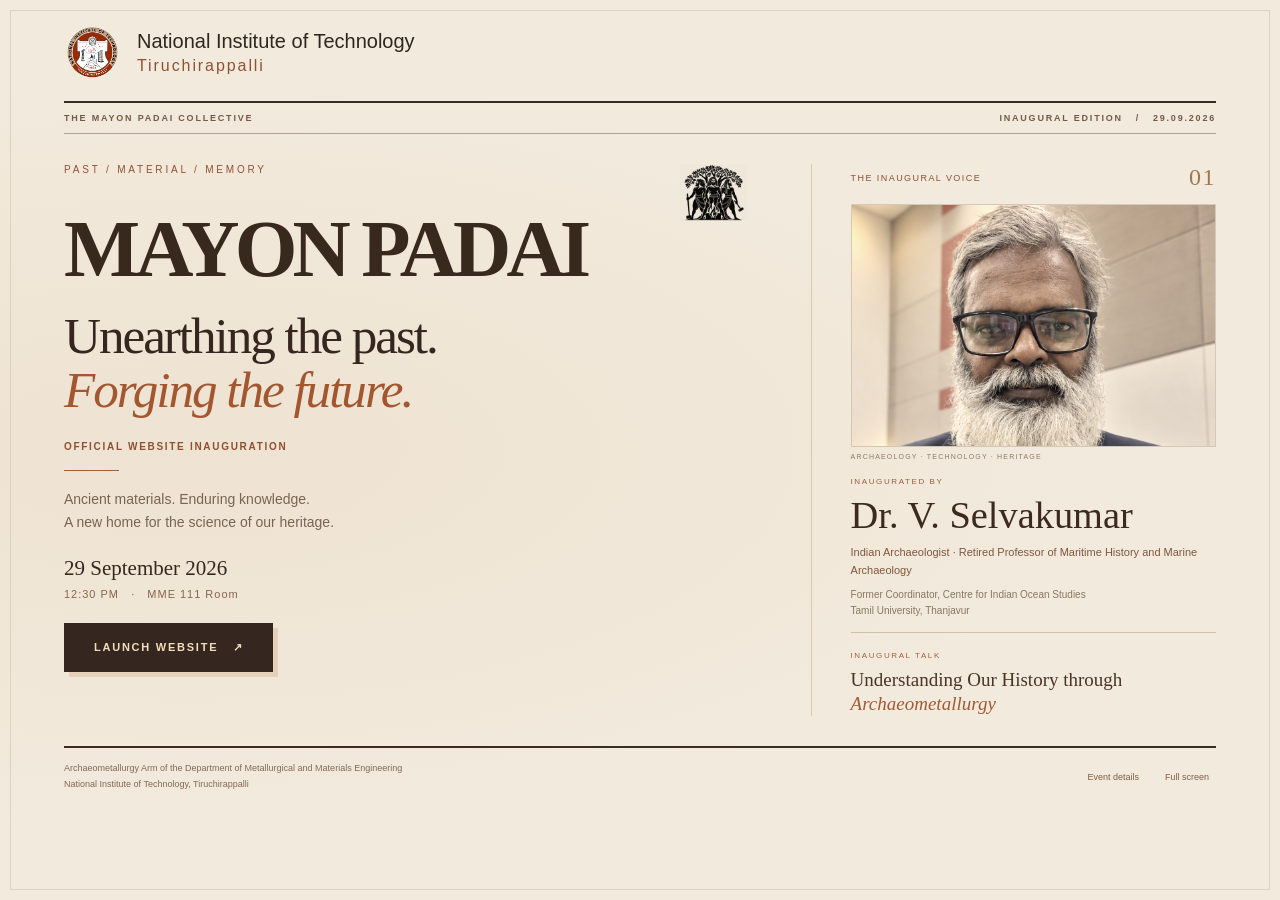
==== launch.html @ a7fffc0b "Add official website inauguration ceremony" ====
<!doctype html>
<html lang="en"><head><meta charset="utf-8"><meta name="viewport" content="width=device-width,initial-scale=1"><title>Mayon Padai | Official Website Inauguration</title><style>
:root{color-scheme:dark;--gold:#dab18a;--paper:#f3eadc}*{box-sizing:border-box}body{margin:0;background:#121c18;color:var(--paper);font-family:Segoe UI,Arial,sans-serif}button,input{font:inherit}button{cursor:pointer}main{min-height:100svh;display:flex;flex-direction:column;align-items:center;text-align:center;padding:35px 24px 26px;background:radial-gradient(ellipse at 50% 48%,#34463888,transparent 65%);overflow:hidden;position:relative}main:before{content:'';position:absolute;inset:18px;border:1px solid #dab18a40;pointer-events:none}.institution{display:flex;align-items:center;gap:16px;font-size:clamp(14px,1.7vw,22px);text-align:left;line-height:1.4}.institution img{width:66px;height:66px;object-fit:contain}.institution span{display:block;color:var(--gold);font-size:.8em;letter-spacing:.08em}.centre{flex:1;display:flex;align-items:center;flex-direction:column;justify-content:center;padding:30px 0;max-width:950px}.eyebrow{font-size:11px;letter-spacing:.32em;text-transform:uppercase;color:var(--gold);margin:0 0 24px}.seal{width:128px;height:109px;overflow:hidden;background:white;border:1px solid var(--gold);box-shadow:0 0 0 7px #dab18a0d;margin-bottom:24px}.seal img{width:100%;display:block}h1{font-family:Georgia,serif;font-size:clamp(44px,7.5vw,94px);font-weight:400;letter-spacing:.08em;margin:0;color:var(--gold)}.subtitle{font-family:Georgia,serif;font-size:clamp(20px,2.8vw,34px);font-weight:400;margin:15px 0 25px}.rule{width:80px;height:1px;background:var(--gold);margin-bottom:22px}.guest-label{font-size:10px;letter-spacing:.24em;text-transform:uppercase;color:#c0c6be}.guest-name{font-family:Georgia,serif;font-size:clamp(24px,3vw,38px);margin:8px 0}.designation{font-size:15px;color:#c0c6be;margin:0;max-width:650px}.venue{font-size:12px;color:#bcc6b8;margin:0}.date{font-size:12px;letter-spacing:.12em;color:var(--gold);margin:18px 0}.launch{margin-top:25px;padding:18px 45px;background:var(--gold);border:1px solid var(--gold);color:#18221b;font-size:12px;font-weight:700;letter-spacing:.2em;text-transform:uppercase;box-shadow:0 7px 36px #0004;transition:background .2s,transform .2s}.launch:hover{background:#f0d0af;transform:translateY(-2px)}button:focus-visible,a:focus-visible{outline:3px solid white;outline-offset:5px}footer{font-size:11px;color:#aab5aa;line-height:1.8;max-width:750px}.controls{display:flex;gap:20px;margin-top:12px}.controls button{background:none;border:0;color:#b7bcaf;font-size:11px;padding:7px}.overlay{position:fixed;inset:0;z-index:10;display:grid;place-items:center;background:#101a15;overflow:hidden}.overlay[hidden]{display:none}.parchment{position:absolute;top:0;bottom:0;width:50.2%;background:radial-gradient(ellipse at center,#e5d1ae,#bfa075);transition:transform 1.8s cubic-bezier(.65,0,.25,1);box-shadow:0 0 55px #0008}.left{left:0;border-right:7px solid #866340}.right{right:0;border-left:7px solid #866340}.left:after,.right:after{content:'';position:absolute;inset:35px;border:1px solid #72512a66}.reveal .left{transform:translateX(-105%)}.reveal .right{transform:translateX(105%)}.count{position:relative;z-index:2;color:#302c22;font:clamp(85px,15vw,170px) Georgia,serif}.reveal .count{display:none}.welcome{text-align:center;padding:30px;max-width:850px}.welcome h2{font:clamp(40px,7vw,84px) Georgia,serif;color:var(--gold);margin:20px 0}.welcome p{color:#c3cbbf;line-height:1.8}.welcome a{display:inline-block;margin-top:20px;background:var(--gold);color:#152119;padding:17px 30px;text-decoration:none;letter-spacing:.13em;font-size:12px;text-transform:uppercase}.welcome button{display:block;margin:25px auto 0;background:none;border:0;color:#aab5aa}.ready{opacity:0;transition:opacity .7s}.reveal .ready{opacity:1}dialog{border:1px solid #dab18a60;background:#1c2922;color:var(--paper);width:min(480px,90vw);padding:28px}dialog::backdrop{background:#000b}dialog h2{font:28px Georgia,serif;margin-top:0}label{display:block;font-size:13px;margin:17px 0 6px}input{width:100%;padding:12px;background:#111b16;border:1px solid #ffffff30;color:white}dialog p{font-size:12px;color:#b7c0b5;line-height:1.6}.actions{display:flex;justify-content:flex-end;gap:14px;margin-top:22px}.actions button{padding:10px 18px;background:var(--gold);border:0;color:#17211a}.actions button:first-child{background:transparent;color:var(--paper)}@media(max-height:800px) and (min-width:700px){.centre{padding:16px 0}.seal{width:95px;height:80px;margin-bottom:15px}.eyebrow{margin-bottom:17px}.subtitle{margin:10px 0 18px}.launch{margin-top:16px}h1{font-size:70px}}@media(max-width:600px){main{padding:32px 28px}main:before{inset:12px}.institution img{width:48px;height:48px}.centre{padding:30px 0}.seal{width:100px;height:85px}.eyebrow{font-size:9px;line-height:1.8}.controls{gap:12px}}@media(prefers-reduced-motion:reduce){*,*:before{transition:none!important;scroll-behavior:auto!important}}
@media(max-height:800px) and (min-width:700px){main{padding:24px 24px 18px}.institution img{width:48px;height:48px}.centre{padding:12px 0}.seal{width:80px;height:68px;margin-bottom:12px}h1{font-size:58px}.subtitle{font-size:25px;margin:8px 0 13px}.rule{margin-bottom:13px}.guest-name{font-size:28px;margin:6px 0}.designation{font-size:13px}.date{margin:12px 0}.launch{padding:14px 35px;margin-top:15px}.controls{margin-top:6px}.eyebrow{margin-bottom:14px}}
/* Archaeometallurgy editorial edition. */
:root{--gold:#c48a5d;--paper:#f2eadd;color-scheme:light}body{background:#f2eadd;color:#35271f}main{display:block;text-align:left;padding:24px 5vw 16px;min-height:100svh;background:radial-gradient(ellipse at 15% 50%,#d8b88b24,transparent 60%),#f2eadd;overflow:visible}main:before{inset:10px;border-color:#916d4530}.institution{color:#30261e;font-size:20px;gap:16px}.institution img{width:57px;height:57px}.institution span{color:#925132;letter-spacing:.12em}.edition{display:flex;justify-content:space-between;border-top:2px solid #382c22;border-bottom:1px solid #382c2260;margin-top:20px;padding:10px 0;color:#735b47;font-size:9px;font-weight:600;letter-spacing:.2em;gap:15px}.editorial{display:grid;grid-template-columns:minmax(0,1.35fr) minmax(260px,.8fr);gap:5vw;max-width:1450px;margin:auto;padding:30px 0}.centre{position:relative;display:block;padding:0;max-width:none}.eyebrow{font-size:10px;letter-spacing:.28em;color:#925132;margin:0 0 21px}.seal{position:absolute;right:0;top:0;width:67px;height:57px;margin:0;box-shadow:none;border:0;mix-blend-mode:multiply;background:transparent}h1{font-size:clamp(46px,6.3vw,92px);font-weight:700;color:#38291f;letter-spacing:-.06em;line-height:.98;margin:34px 0 21px;max-width:800px}.subtitle{font-size:clamp(30px,4vw,59px);font-weight:400;line-height:1.06;letter-spacing:-.04em;margin:0 0 23px}.subtitle em{color:#a35731;font-weight:400}.ceremony-label{font-size:10px;letter-spacing:.17em;font-weight:700;color:#8e5031;margin:0 0 18px}.rule{width:55px;background:#9c623e;margin:0 0 17px}.intro-copy{font-size:14px;color:#776451;line-height:1.7;margin:0 0 21px}.date{font:21px Georgia,serif;color:#35271f;letter-spacing:0;margin:0 0 7px}.venue{font-size:11px;color:#8b654d;letter-spacing:.09em}.launch{background:#35271f;color:#f3debc;border:1px solid #35271f;padding:17px 29px;box-shadow:5px 5px 0 #c28a5940;margin-top:23px;font-size:11px;letter-spacing:.16em}.launch:hover{background:#9b5430;color:white;transform:translateY(-2px)}.speaker{border-left:1px solid #9f805550;padding-left:3vw;min-width:0}.speaker-kicker{font-size:9px;letter-spacing:.16em;color:#8e5031;display:flex;align-items:center;justify-content:space-between;margin-bottom:13px}.speaker-kicker span{font:24px Georgia,serif;color:#a27652}.portrait{margin:0 0 17px;position:relative}.portrait img{display:block;width:100%;height:clamp(180px,27vh,310px);object-fit:cover;object-position:center 29%;filter:sepia(.18) saturate(.75);border:1px solid #9b765150}.portrait figcaption{font-size:7px;letter-spacing:.17em;margin-top:6px;color:#8c7965}.guest-label{color:#95603c;font-size:8px;letter-spacing:.2em}.guest-name{font-size:clamp(24px,3vw,40px);color:#3c2a1e;margin:7px 0}.designation{font-size:11px;color:#80573c;line-height:1.6}.speaker-context{font-size:10px;line-height:1.6;color:#887763;margin:8px 0 0}.talk{border-top:1px solid #98795460;margin-top:13px;padding-top:11px}.talk>span{font-size:8px;letter-spacing:.2em;color:#9f623e}.talk p{font:19px/1.25 Georgia,serif;margin:6px 0 0;color:#493426}.talk em{color:#a45a33}footer{max-width:none;border-top:2px solid #3c2c22;padding-top:12px;font-size:9px;color:#806a56}.controls{justify-content:flex-end;margin-top:-27px;gap:12px}.controls button{color:#805e42;font-size:9px}.overlay{background:#291f18}.welcome{color:#f3eadc}.welcome .eyebrow{color:#c9956c}.welcome h2{color:#dcb28a}.welcome p{color:#e0d0ba}.welcome a{background:#d5ab80;color:#302218}.welcome button{color:#cbbba3}.parchment{background:repeating-linear-gradient(0deg,transparent 0,transparent 58px,#8e66331c 59px,transparent 60px),radial-gradient(ellipse at center,#ead9b9,#b89662)}dialog{background:#f2eadd;color:#38291f}dialog p{color:#7c6b58}input{background:#fffaf0;color:#38291f;border-color:#aa866260}.actions button:first-child{color:#38291f}button:focus-visible,a:focus-visible{outline-color:#ab673b}.welcome a:focus-visible{outline-color:white}
@media(min-width:1300px){.editorial{padding:40px 0}.portrait img{height:310px}.intro-copy{font-size:17px}.designation{font-size:14px}.speaker-context{font-size:12px}.talk p{font-size:24px}}
@media(max-width:650px){main{padding:26px 25px 18px}.institution{font-size:14px}.institution img{width:45px;height:45px}.edition{font-size:7px;letter-spacing:.08em;margin-top:16px}.editorial{grid-template-columns:1fr;gap:30px;padding:25px 0}.seal{width:57px;height:48px}h1{font-size:clamp(44px,11vw,70px);margin-top:40px}.subtitle{font-size:36px}.speaker{border-left:0;border-top:1px solid #9f805550;padding:20px 0 0}.portrait img{height:300px;object-position:center 28%}.guest-name{font-size:33px}.designation{font-size:13px}.speaker-context{font-size:12px}.talk p{font-size:23px}.controls{margin-top:8px;justify-content:flex-start}footer{font-size:9px}}
@media(min-width:651px) and (max-height:800px){.editorial{padding:22px 0}.seal{width:48px;height:41px;top:-5px}h1{margin-top:27px;margin-bottom:17px}.portrait img{height:170px;object-position:center 8%}.subtitle{margin-bottom:18px}.intro-copy{margin-bottom:16px}.speaker-context{margin-top:6px}.talk{margin-top:10px;padding-top:8px}.talk p{font-size:18px}.launch{margin-top:19px}.controls{margin-top:0}footer{padding-top:9px}}.portrait img{object-position:center 8%}</style></head><body>
<main><header class="institution"><img src="nit-trichy.png" alt="NIT Tiruchirappalli logo"><div>National Institute of Technology<span>Tiruchirappalli</span></div></header><div class="edition"><span>THE MAYON PADAI COLLECTIVE</span><span>INAUGURAL EDITION &nbsp; / &nbsp; 29.09.2026</span></div><div class="editorial"><section class="centre"><p class="eyebrow">PAST / MATERIAL / MEMORY</p><div class="seal"><img src="mayon_padai_gmail_dp.png" alt="Mayon Padai emblem"></div><h1>MAYON PADAI</h1><h2 class="subtitle">Unearthing the past.<br><em>Forging the future.</em></h2><p class="ceremony-label">OFFICIAL WEBSITE INAUGURATION</p><div class="rule"></div><p class="intro-copy">Ancient materials. Enduring knowledge.<br>A new home for the science of our heritage.</p><p class="date" id="eventDate" hidden></p><p class="venue">12:30 PM &nbsp; · &nbsp; MME 111 Room</p><button class="launch" id="launch">Launch Website &nbsp; ↗</button></section><aside class="speaker"><div class="speaker-kicker">THE INAUGURAL VOICE <span>01</span></div><figure class="portrait"><img src="dr.selvakumar.png" alt="Dr. V. Selvakumar, Indian Archaeologist"><figcaption>ARCHAEOLOGY · TECHNOLOGY · HERITAGE</figcaption></figure><div id="guest" hidden><div class="guest-label">Inaugurated by</div><p class="guest-name" id="guestName"></p><p class="designation" id="guestRole"></p></div><p class="speaker-context">Former Coordinator, Centre for Indian Ocean Studies<br>Tamil University, Thanjavur</p><div class="talk"><span>INAUGURAL TALK</span><p>Understanding Our History through <em>Archaeometallurgy</em></p></div></aside></div><footer>Archaeometallurgy Arm of the Department of Metallurgical and Materials Engineering<br>National Institute of Technology, Tiruchirappalli</footer><div class="controls"><button id="settings">Event details</button><button id="fullscreen">Full screen</button></div></main>
<div class="overlay" id="overlay" hidden><div class="welcome ready" id="welcome"><p class="eyebrow">Officially inaugurated</p><h2>Discover the past.<br>Inspire the future.</h2><p>The Mayon Padai website is now unveiled.</p><a href="./index.html" id="enter">Explore the Website ↗</a><button id="replay">Return to inauguration screen</button></div><div class="parchment left"></div><div class="parchment right"></div><div class="count" id="count" role="status" aria-live="polite"></div></div>
<dialog id="setup"><form id="form"><h2>Prepare the inauguration</h2><p>Enter the event details before the chief guest arrives. Empty fields stay hidden. Details are saved only in this browser.</p><label for="name">Chief guest name</label><input id="name" autocomplete="off" placeholder="Name of the chief guest"><label for="role">Designation / institution</label><input id="role" autocomplete="off" placeholder="Designation and institution"><label for="date">Event date</label><input id="date" type="date"><div class="actions"><button type="button" id="cancel">Cancel</button><button type="submit">Save details</button></div></form></dialog>
<script>
const $=id=>document.getElementById(id);const defaults={name:'Dr. V. Selvakumar',role:'Indian Archaeologist · Retired Professor of Maritime History and Marine Archaeology',date:'2026-09-29'};let timers=[];function showDetails(d){$('guestName').textContent=d.name||'';$('guestRole').textContent=d.role||'';$('guest').hidden=!(d.name||d.role);$('eventDate').hidden=!d.date;$('eventDate').textContent=d.date?new Date(d.date+'T12:00:00').toLocaleDateString('en-GB',{day:'numeric',month:'long',year:'numeric'}):'';for(const k of ['name','role','date'])$(k).value=d[k]||''}try{showDetails(JSON.parse(localStorage.getItem('mayon-inauguration')||'null')||defaults)}catch{showDetails(defaults)}$('settings').onclick=()=>$('setup').showModal();$('cancel').onclick=()=>$('setup').close();$('form').onsubmit=e=>{e.preventDefault();const d={name:$('name').value.trim(),role:$('role').value.trim(),date:$('date').value};showDetails(d);try{localStorage.setItem('mayon-inauguration',JSON.stringify(d))}catch{}$('setup').close()};$('fullscreen').onclick=async()=>{try{if(document.fullscreenElement)await document.exitFullscreen();else await document.documentElement.requestFullscreen()}catch{$('fullscreen').textContent='Use F11 for full screen'}};$('launch').onclick=()=>{$('launch').disabled=true;$('overlay').hidden=false;$('welcome').inert=true;$('count').textContent='3';timers.push(setTimeout(()=>$('count').textContent='2',1000),setTimeout(()=>$('count').textContent='1',2000),setTimeout(()=>{$('count').textContent='';$('overlay').classList.add('reveal');$('welcome').inert=false;timers.push(setTimeout(()=>$('enter').focus(),1900))},3000))};function reset(){timers.forEach(clearTimeout);timers=[];$('overlay').hidden=true;$('overlay').classList.remove('reveal');$('launch').disabled=false;$('launch').focus()}$('replay').onclick=reset;document.addEventListener('keydown',e=>{if(e.key==='Escape'&&!$('overlay').hidden)reset()});
</script></body></html>
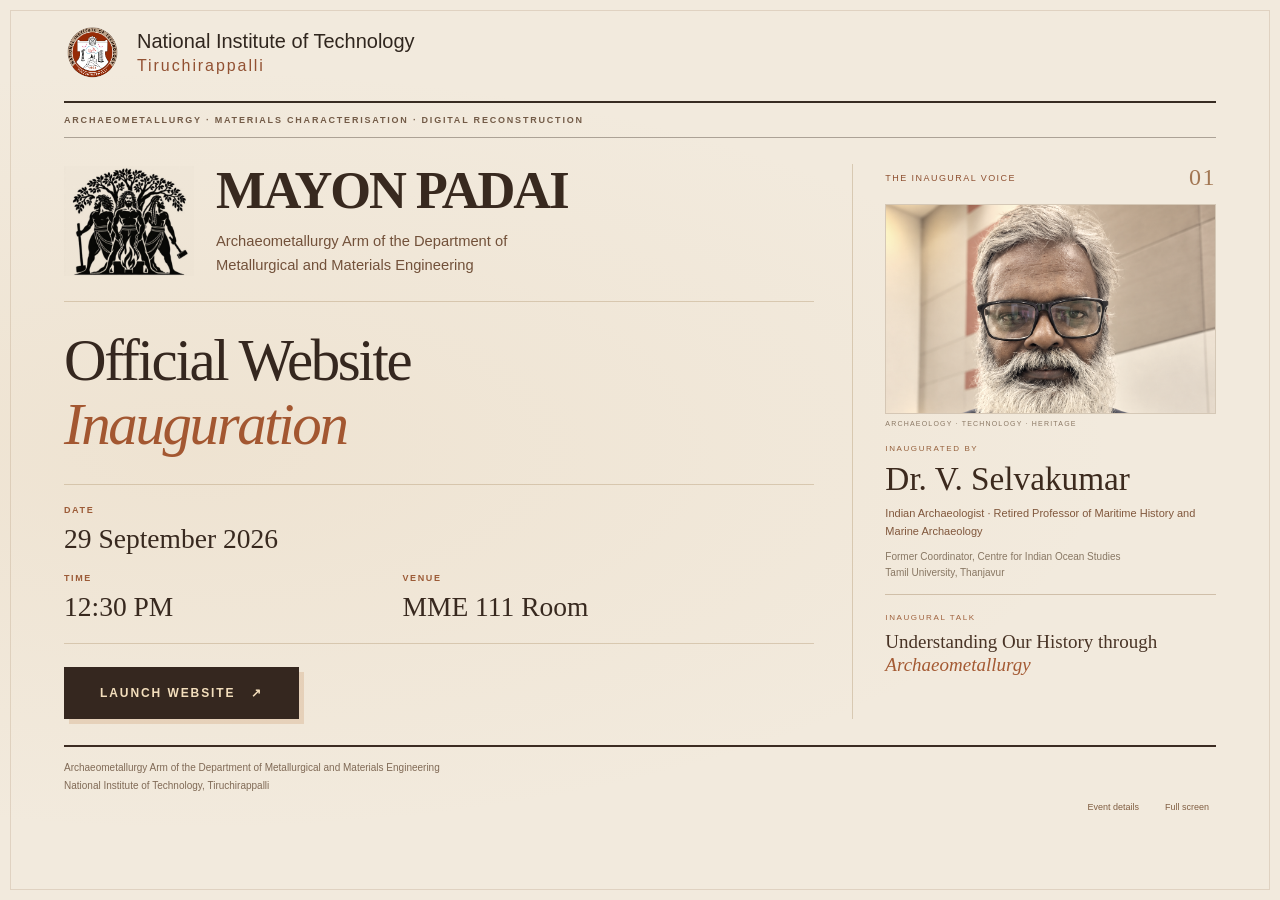
==== commit 22a470a0: "Refine inauguration branding and event hierarchy" ====
--- a/launch.html
+++ b/launch.html
@@ -6,8 +6,14 @@
 :root{--gold:#c48a5d;--paper:#f2eadd;color-scheme:light}body{background:#f2eadd;color:#35271f}main{display:block;text-align:left;padding:24px 5vw 16px;min-height:100svh;background:radial-gradient(ellipse at 15% 50%,#d8b88b24,transparent 60%),#f2eadd;overflow:visible}main:before{inset:10px;border-color:#916d4530}.institution{color:#30261e;font-size:20px;gap:16px}.institution img{width:57px;height:57px}.institution span{color:#925132;letter-spacing:.12em}.edition{display:flex;justify-content:space-between;border-top:2px solid #382c22;border-bottom:1px solid #382c2260;margin-top:20px;padding:10px 0;color:#735b47;font-size:9px;font-weight:600;letter-spacing:.2em;gap:15px}.editorial{display:grid;grid-template-columns:minmax(0,1.35fr) minmax(260px,.8fr);gap:5vw;max-width:1450px;margin:auto;padding:30px 0}.centre{position:relative;display:block;padding:0;max-width:none}.eyebrow{font-size:10px;letter-spacing:.28em;color:#925132;margin:0 0 21px}.seal{position:absolute;right:0;top:0;width:67px;height:57px;margin:0;box-shadow:none;border:0;mix-blend-mode:multiply;background:transparent}h1{font-size:clamp(46px,6.3vw,92px);font-weight:700;color:#38291f;letter-spacing:-.06em;line-height:.98;margin:34px 0 21px;max-width:800px}.subtitle{font-size:clamp(30px,4vw,59px);font-weight:400;line-height:1.06;letter-spacing:-.04em;margin:0 0 23px}.subtitle em{color:#a35731;font-weight:400}.ceremony-label{font-size:10px;letter-spacing:.17em;font-weight:700;color:#8e5031;margin:0 0 18px}.rule{width:55px;background:#9c623e;margin:0 0 17px}.intro-copy{font-size:14px;color:#776451;line-height:1.7;margin:0 0 21px}.date{font:21px Georgia,serif;color:#35271f;letter-spacing:0;margin:0 0 7px}.venue{font-size:11px;color:#8b654d;letter-spacing:.09em}.launch{background:#35271f;color:#f3debc;border:1px solid #35271f;padding:17px 29px;box-shadow:5px 5px 0 #c28a5940;margin-top:23px;font-size:11px;letter-spacing:.16em}.launch:hover{background:#9b5430;color:white;transform:translateY(-2px)}.speaker{border-left:1px solid #9f805550;padding-left:3vw;min-width:0}.speaker-kicker{font-size:9px;letter-spacing:.16em;color:#8e5031;display:flex;align-items:center;justify-content:space-between;margin-bottom:13px}.speaker-kicker span{font:24px Georgia,serif;color:#a27652}.portrait{margin:0 0 17px;position:relative}.portrait img{display:block;width:100%;height:clamp(180px,27vh,310px);object-fit:cover;object-position:center 29%;filter:sepia(.18) saturate(.75);border:1px solid #9b765150}.portrait figcaption{font-size:7px;letter-spacing:.17em;margin-top:6px;color:#8c7965}.guest-label{color:#95603c;font-size:8px;letter-spacing:.2em}.guest-name{font-size:clamp(24px,3vw,40px);color:#3c2a1e;margin:7px 0}.designation{font-size:11px;color:#80573c;line-height:1.6}.speaker-context{font-size:10px;line-height:1.6;color:#887763;margin:8px 0 0}.talk{border-top:1px solid #98795460;margin-top:13px;padding-top:11px}.talk>span{font-size:8px;letter-spacing:.2em;color:#9f623e}.talk p{font:19px/1.25 Georgia,serif;margin:6px 0 0;color:#493426}.talk em{color:#a45a33}footer{max-width:none;border-top:2px solid #3c2c22;padding-top:12px;font-size:9px;color:#806a56}.controls{justify-content:flex-end;margin-top:-27px;gap:12px}.controls button{color:#805e42;font-size:9px}.overlay{background:#291f18}.welcome{color:#f3eadc}.welcome .eyebrow{color:#c9956c}.welcome h2{color:#dcb28a}.welcome p{color:#e0d0ba}.welcome a{background:#d5ab80;color:#302218}.welcome button{color:#cbbba3}.parchment{background:repeating-linear-gradient(0deg,transparent 0,transparent 58px,#8e66331c 59px,transparent 60px),radial-gradient(ellipse at center,#ead9b9,#b89662)}dialog{background:#f2eadd;color:#38291f}dialog p{color:#7c6b58}input{background:#fffaf0;color:#38291f;border-color:#aa866260}.actions button:first-child{color:#38291f}button:focus-visible,a:focus-visible{outline-color:#ab673b}.welcome a:focus-visible{outline-color:white}
 @media(min-width:1300px){.editorial{padding:40px 0}.portrait img{height:310px}.intro-copy{font-size:17px}.designation{font-size:14px}.speaker-context{font-size:12px}.talk p{font-size:24px}}
 @media(max-width:650px){main{padding:26px 25px 18px}.institution{font-size:14px}.institution img{width:45px;height:45px}.edition{font-size:7px;letter-spacing:.08em;margin-top:16px}.editorial{grid-template-columns:1fr;gap:30px;padding:25px 0}.seal{width:57px;height:48px}h1{font-size:clamp(44px,11vw,70px);margin-top:40px}.subtitle{font-size:36px}.speaker{border-left:0;border-top:1px solid #9f805550;padding:20px 0 0}.portrait img{height:300px;object-position:center 28%}.guest-name{font-size:33px}.designation{font-size:13px}.speaker-context{font-size:12px}.talk p{font-size:23px}.controls{margin-top:8px;justify-content:flex-start}footer{font-size:9px}}
-@media(min-width:651px) and (max-height:800px){.editorial{padding:22px 0}.seal{width:48px;height:41px;top:-5px}h1{margin-top:27px;margin-bottom:17px}.portrait img{height:170px;object-position:center 8%}.subtitle{margin-bottom:18px}.intro-copy{margin-bottom:16px}.speaker-context{margin-top:6px}.talk{margin-top:10px;padding-top:8px}.talk p{font-size:18px}.launch{margin-top:19px}.controls{margin-top:0}footer{padding-top:9px}}.portrait img{object-position:center 8%}</style></head><body>
-<main><header class="institution"><img src="nit-trichy.png" alt="NIT Tiruchirappalli logo"><div>National Institute of Technology<span>Tiruchirappalli</span></div></header><div class="edition"><span>THE MAYON PADAI COLLECTIVE</span><span>INAUGURAL EDITION &nbsp; / &nbsp; 29.09.2026</span></div><div class="editorial"><section class="centre"><p class="eyebrow">PAST / MATERIAL / MEMORY</p><div class="seal"><img src="mayon_padai_gmail_dp.png" alt="Mayon Padai emblem"></div><h1>MAYON PADAI</h1><h2 class="subtitle">Unearthing the past.<br><em>Forging the future.</em></h2><p class="ceremony-label">OFFICIAL WEBSITE INAUGURATION</p><div class="rule"></div><p class="intro-copy">Ancient materials. Enduring knowledge.<br>A new home for the science of our heritage.</p><p class="date" id="eventDate" hidden></p><p class="venue">12:30 PM &nbsp; · &nbsp; MME 111 Room</p><button class="launch" id="launch">Launch Website &nbsp; ↗</button></section><aside class="speaker"><div class="speaker-kicker">THE INAUGURAL VOICE <span>01</span></div><figure class="portrait"><img src="dr.selvakumar.png" alt="Dr. V. Selvakumar, Indian Archaeologist"><figcaption>ARCHAEOLOGY · TECHNOLOGY · HERITAGE</figcaption></figure><div id="guest" hidden><div class="guest-label">Inaugurated by</div><p class="guest-name" id="guestName"></p><p class="designation" id="guestRole"></p></div><p class="speaker-context">Former Coordinator, Centre for Indian Ocean Studies<br>Tamil University, Thanjavur</p><div class="talk"><span>INAUGURAL TALK</span><p>Understanding Our History through <em>Archaeometallurgy</em></p></div></aside></div><footer>Archaeometallurgy Arm of the Department of Metallurgical and Materials Engineering<br>National Institute of Technology, Tiruchirappalli</footer><div class="controls"><button id="settings">Event details</button><button id="fullscreen">Full screen</button></div></main>
+@media(min-width:651px) and (max-height:800px){.editorial{padding:22px 0}.seal{width:48px;height:41px;top:-5px}h1{margin-top:27px;margin-bottom:17px}.portrait img{height:170px;object-position:center 8%}.subtitle{margin-bottom:18px}.intro-copy{margin-bottom:16px}.speaker-context{margin-top:6px}.talk{margin-top:10px;padding-top:8px}.talk p{font-size:18px}.launch{margin-top:19px}.controls{margin-top:0}footer{padding-top:9px}}.portrait img{object-position:center 8%}
+/* Ceremony-first hierarchy with a larger collective emblem. */
+.edition{align-items:center;font-size:9px;line-height:1.6}.edition span:first-child{max-width:70%}.editorial{grid-template-columns:minmax(0,1.65fr) minmax(240px,.8fr);gap:3vw;padding:26px 0}.launch-identity{display:flex;align-items:center;gap:22px;padding-bottom:24px;border-bottom:1px solid #9f805550}.seal{position:static;flex:0 0 130px;width:130px;height:110px;margin:0;mix-blend-mode:multiply}.launch-identity>div:last-child{min-width:0}h1{font-size:clamp(32px,4.1vw,64px);letter-spacing:-.04em;margin:0 0 12px;line-height:1}.arm{font-size:clamp(12px,1.15vw,17px);line-height:1.65;color:#72513a;margin:0}.inauguration-title{font:clamp(38px,4.6vw,72px)/1.08 Georgia,serif;letter-spacing:-.04em;margin:27px 0}.inauguration-title em{color:#a35731;font-weight:400}.event-info{display:grid;grid-template-columns:1fr 1.3fr;gap:18px 22px;padding:20px 0;border-top:1px solid #9f805550;border-bottom:1px solid #9f805550}.event-date{grid-column:1/-1}.event-label{display:block;font-size:9px;letter-spacing:.18em;color:#9c5b37;font-weight:700;margin-bottom:7px}.date,.event-value{font:clamp(21px,2.15vw,32px)/1.2 Georgia,serif;color:#38291f;margin:0;letter-spacing:0}.launch{font-size:12px;padding:18px 35px;margin-top:23px}.speaker{padding-left:2.5vw}.portrait img{height:210px}.controls{margin-top:0}footer{font-size:10px}.guest-name{font-size:clamp(25px,2.6vw,39px)}
+@media(min-width:1300px){.seal{flex-basis:165px;width:165px;height:140px}.portrait img{height:300px}.event-info{grid-template-columns:1.5fr 1fr 1.2fr}.event-date{grid-column:auto}}
+@media(min-width:651px) and (max-height:800px){main{padding-top:20px}.edition{margin-top:15px}.editorial{padding:20px 0}.launch-identity{gap:16px;padding-bottom:17px}.seal{flex-basis:105px;width:105px;height:89px}h1{font-size:clamp(28px,4vw,56px);margin:0 0 9px}.arm{font-size:12px}.inauguration-title{font-size:clamp(35px,4.3vw,58px);margin:20px 0}.event-info{padding:15px 0;gap:12px 18px}.date,.event-value{font-size:23px}.event-label{margin-bottom:5px}.launch{padding:15px 29px;margin-top:18px}.portrait img{height:185px}.designation{font-size:11px}.speaker-context{font-size:10px}.talk p{font-size:18px}}
+@media(max-width:650px){.edition{font-size:7px;gap:12px}.edition span:first-child{max-width:65%}.editorial{grid-template-columns:1fr;padding:23px 0;gap:28px}.launch-identity{flex-direction:column;align-items:flex-start;gap:20px}.seal{width:135px;height:114px;flex-basis:auto}.launch-identity h1{font-size:clamp(35px,10vw,55px)}.arm{font-size:14px}.arm br{display:none}.inauguration-title{font-size:clamp(35px,10vw,52px);margin:24px 0}.event-info{gap:20px}.date,.event-value{font-size:24px}.speaker{padding:22px 0 0}.portrait img{height:300px}.designation{font-size:13px}.speaker-context{font-size:12px}}
+.edition span:first-child{max-width:none}</style></head><body>
+<main><header class="institution"><img src="nit-trichy.png" alt="NIT Tiruchirappalli logo"><div>National Institute of Technology<span>Tiruchirappalli</span></div></header><div class="edition"><span>ARCHAEOMETALLURGY · MATERIALS CHARACTERISATION · DIGITAL RECONSTRUCTION</span></div><div class="editorial"><section class="centre"><div class="launch-identity"><div class="seal"><img src="mayon_padai_gmail_dp.png" alt="Mayon Padai emblem"></div><div><h1>MAYON PADAI</h1><p class="arm">Archaeometallurgy Arm of the Department of<br>Metallurgical and Materials Engineering</p></div></div><h2 class="inauguration-title">Official Website<br><em>Inauguration</em></h2><div class="event-info"><div class="event-date"><span class="event-label">DATE</span><p class="date" id="eventDate" hidden></p></div><div><span class="event-label">TIME</span><p class="event-value">12:30 PM</p></div><div><span class="event-label">VENUE</span><p class="event-value">MME 111 Room</p></div></div><button class="launch" id="launch">Launch Website &nbsp; ↗</button></section><aside class="speaker"><div class="speaker-kicker">THE INAUGURAL VOICE <span>01</span></div><figure class="portrait"><img src="dr.selvakumar.png" alt="Dr. V. Selvakumar, Indian Archaeologist"><figcaption>ARCHAEOLOGY · TECHNOLOGY · HERITAGE</figcaption></figure><div id="guest" hidden><div class="guest-label">Inaugurated by</div><p class="guest-name" id="guestName"></p><p class="designation" id="guestRole"></p></div><p class="speaker-context">Former Coordinator, Centre for Indian Ocean Studies<br>Tamil University, Thanjavur</p><div class="talk"><span>INAUGURAL TALK</span><p>Understanding Our History through <em>Archaeometallurgy</em></p></div></aside></div><footer>Archaeometallurgy Arm of the Department of Metallurgical and Materials Engineering<br>National Institute of Technology, Tiruchirappalli</footer><div class="controls"><button id="settings">Event details</button><button id="fullscreen">Full screen</button></div></main>
 <div class="overlay" id="overlay" hidden><div class="welcome ready" id="welcome"><p class="eyebrow">Officially inaugurated</p><h2>Discover the past.<br>Inspire the future.</h2><p>The Mayon Padai website is now unveiled.</p><a href="./index.html" id="enter">Explore the Website ↗</a><button id="replay">Return to inauguration screen</button></div><div class="parchment left"></div><div class="parchment right"></div><div class="count" id="count" role="status" aria-live="polite"></div></div>
 <dialog id="setup"><form id="form"><h2>Prepare the inauguration</h2><p>Enter the event details before the chief guest arrives. Empty fields stay hidden. Details are saved only in this browser.</p><label for="name">Chief guest name</label><input id="name" autocomplete="off" placeholder="Name of the chief guest"><label for="role">Designation / institution</label><input id="role" autocomplete="off" placeholder="Designation and institution"><label for="date">Event date</label><input id="date" type="date"><div class="actions"><button type="button" id="cancel">Cancel</button><button type="submit">Save details</button></div></form></dialog>
 <script>
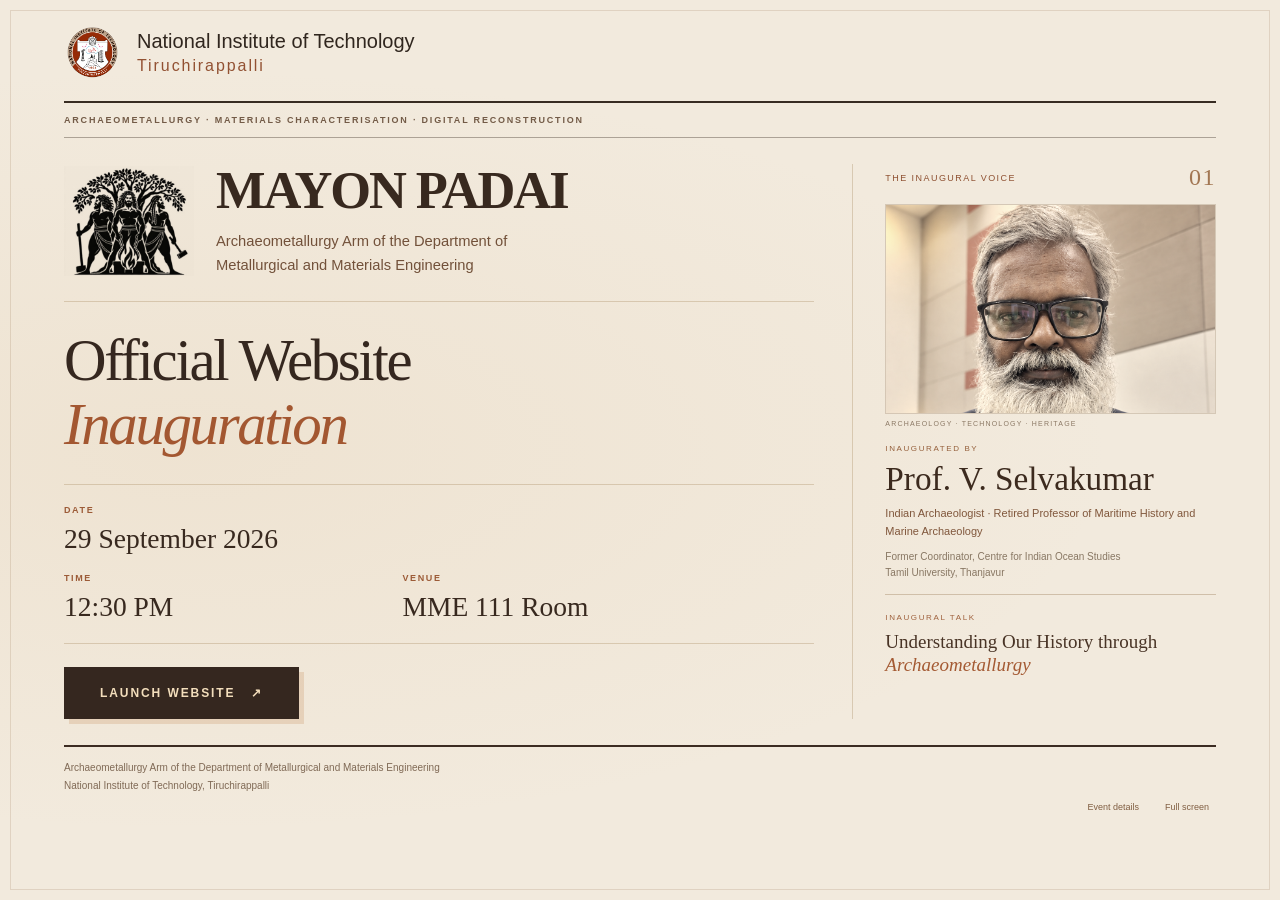
==== commit 04f4d4ea: "Use Prof. V. Selvakumar on both pages" ====
--- a/launch.html
+++ b/launch.html
@@ -1,21 +1,22 @@
-<!doctype html>
-<html lang="en"><head><meta charset="utf-8"><meta name="viewport" content="width=device-width,initial-scale=1"><title>Mayon Padai | Official Website Inauguration</title><style>
-:root{color-scheme:dark;--gold:#dab18a;--paper:#f3eadc}*{box-sizing:border-box}body{margin:0;background:#121c18;color:var(--paper);font-family:Segoe UI,Arial,sans-serif}button,input{font:inherit}button{cursor:pointer}main{min-height:100svh;display:flex;flex-direction:column;align-items:center;text-align:center;padding:35px 24px 26px;background:radial-gradient(ellipse at 50% 48%,#34463888,transparent 65%);overflow:hidden;position:relative}main:before{content:'';position:absolute;inset:18px;border:1px solid #dab18a40;pointer-events:none}.institution{display:flex;align-items:center;gap:16px;font-size:clamp(14px,1.7vw,22px);text-align:left;line-height:1.4}.institution img{width:66px;height:66px;object-fit:contain}.institution span{display:block;color:var(--gold);font-size:.8em;letter-spacing:.08em}.centre{flex:1;display:flex;align-items:center;flex-direction:column;justify-content:center;padding:30px 0;max-width:950px}.eyebrow{font-size:11px;letter-spacing:.32em;text-transform:uppercase;color:var(--gold);margin:0 0 24px}.seal{width:128px;height:109px;overflow:hidden;background:white;border:1px solid var(--gold);box-shadow:0 0 0 7px #dab18a0d;margin-bottom:24px}.seal img{width:100%;display:block}h1{font-family:Georgia,serif;font-size:clamp(44px,7.5vw,94px);font-weight:400;letter-spacing:.08em;margin:0;color:var(--gold)}.subtitle{font-family:Georgia,serif;font-size:clamp(20px,2.8vw,34px);font-weight:400;margin:15px 0 25px}.rule{width:80px;height:1px;background:var(--gold);margin-bottom:22px}.guest-label{font-size:10px;letter-spacing:.24em;text-transform:uppercase;color:#c0c6be}.guest-name{font-family:Georgia,serif;font-size:clamp(24px,3vw,38px);margin:8px 0}.designation{font-size:15px;color:#c0c6be;margin:0;max-width:650px}.venue{font-size:12px;color:#bcc6b8;margin:0}.date{font-size:12px;letter-spacing:.12em;color:var(--gold);margin:18px 0}.launch{margin-top:25px;padding:18px 45px;background:var(--gold);border:1px solid var(--gold);color:#18221b;font-size:12px;font-weight:700;letter-spacing:.2em;text-transform:uppercase;box-shadow:0 7px 36px #0004;transition:background .2s,transform .2s}.launch:hover{background:#f0d0af;transform:translateY(-2px)}button:focus-visible,a:focus-visible{outline:3px solid white;outline-offset:5px}footer{font-size:11px;color:#aab5aa;line-height:1.8;max-width:750px}.controls{display:flex;gap:20px;margin-top:12px}.controls button{background:none;border:0;color:#b7bcaf;font-size:11px;padding:7px}.overlay{position:fixed;inset:0;z-index:10;display:grid;place-items:center;background:#101a15;overflow:hidden}.overlay[hidden]{display:none}.parchment{position:absolute;top:0;bottom:0;width:50.2%;background:radial-gradient(ellipse at center,#e5d1ae,#bfa075);transition:transform 1.8s cubic-bezier(.65,0,.25,1);box-shadow:0 0 55px #0008}.left{left:0;border-right:7px solid #866340}.right{right:0;border-left:7px solid #866340}.left:after,.right:after{content:'';position:absolute;inset:35px;border:1px solid #72512a66}.reveal .left{transform:translateX(-105%)}.reveal .right{transform:translateX(105%)}.count{position:relative;z-index:2;color:#302c22;font:clamp(85px,15vw,170px) Georgia,serif}.reveal .count{display:none}.welcome{text-align:center;padding:30px;max-width:850px}.welcome h2{font:clamp(40px,7vw,84px) Georgia,serif;color:var(--gold);margin:20px 0}.welcome p{color:#c3cbbf;line-height:1.8}.welcome a{display:inline-block;margin-top:20px;background:var(--gold);color:#152119;padding:17px 30px;text-decoration:none;letter-spacing:.13em;font-size:12px;text-transform:uppercase}.welcome button{display:block;margin:25px auto 0;background:none;border:0;color:#aab5aa}.ready{opacity:0;transition:opacity .7s}.reveal .ready{opacity:1}dialog{border:1px solid #dab18a60;background:#1c2922;color:var(--paper);width:min(480px,90vw);padding:28px}dialog::backdrop{background:#000b}dialog h2{font:28px Georgia,serif;margin-top:0}label{display:block;font-size:13px;margin:17px 0 6px}input{width:100%;padding:12px;background:#111b16;border:1px solid #ffffff30;color:white}dialog p{font-size:12px;color:#b7c0b5;line-height:1.6}.actions{display:flex;justify-content:flex-end;gap:14px;margin-top:22px}.actions button{padding:10px 18px;background:var(--gold);border:0;color:#17211a}.actions button:first-child{background:transparent;color:var(--paper)}@media(max-height:800px) and (min-width:700px){.centre{padding:16px 0}.seal{width:95px;height:80px;margin-bottom:15px}.eyebrow{margin-bottom:17px}.subtitle{margin:10px 0 18px}.launch{margin-top:16px}h1{font-size:70px}}@media(max-width:600px){main{padding:32px 28px}main:before{inset:12px}.institution img{width:48px;height:48px}.centre{padding:30px 0}.seal{width:100px;height:85px}.eyebrow{font-size:9px;line-height:1.8}.controls{gap:12px}}@media(prefers-reduced-motion:reduce){*,*:before{transition:none!important;scroll-behavior:auto!important}}
-@media(max-height:800px) and (min-width:700px){main{padding:24px 24px 18px}.institution img{width:48px;height:48px}.centre{padding:12px 0}.seal{width:80px;height:68px;margin-bottom:12px}h1{font-size:58px}.subtitle{font-size:25px;margin:8px 0 13px}.rule{margin-bottom:13px}.guest-name{font-size:28px;margin:6px 0}.designation{font-size:13px}.date{margin:12px 0}.launch{padding:14px 35px;margin-top:15px}.controls{margin-top:6px}.eyebrow{margin-bottom:14px}}
-/* Archaeometallurgy editorial edition. */
-:root{--gold:#c48a5d;--paper:#f2eadd;color-scheme:light}body{background:#f2eadd;color:#35271f}main{display:block;text-align:left;padding:24px 5vw 16px;min-height:100svh;background:radial-gradient(ellipse at 15% 50%,#d8b88b24,transparent 60%),#f2eadd;overflow:visible}main:before{inset:10px;border-color:#916d4530}.institution{color:#30261e;font-size:20px;gap:16px}.institution img{width:57px;height:57px}.institution span{color:#925132;letter-spacing:.12em}.edition{display:flex;justify-content:space-between;border-top:2px solid #382c22;border-bottom:1px solid #382c2260;margin-top:20px;padding:10px 0;color:#735b47;font-size:9px;font-weight:600;letter-spacing:.2em;gap:15px}.editorial{display:grid;grid-template-columns:minmax(0,1.35fr) minmax(260px,.8fr);gap:5vw;max-width:1450px;margin:auto;padding:30px 0}.centre{position:relative;display:block;padding:0;max-width:none}.eyebrow{font-size:10px;letter-spacing:.28em;color:#925132;margin:0 0 21px}.seal{position:absolute;right:0;top:0;width:67px;height:57px;margin:0;box-shadow:none;border:0;mix-blend-mode:multiply;background:transparent}h1{font-size:clamp(46px,6.3vw,92px);font-weight:700;color:#38291f;letter-spacing:-.06em;line-height:.98;margin:34px 0 21px;max-width:800px}.subtitle{font-size:clamp(30px,4vw,59px);font-weight:400;line-height:1.06;letter-spacing:-.04em;margin:0 0 23px}.subtitle em{color:#a35731;font-weight:400}.ceremony-label{font-size:10px;letter-spacing:.17em;font-weight:700;color:#8e5031;margin:0 0 18px}.rule{width:55px;background:#9c623e;margin:0 0 17px}.intro-copy{font-size:14px;color:#776451;line-height:1.7;margin:0 0 21px}.date{font:21px Georgia,serif;color:#35271f;letter-spacing:0;margin:0 0 7px}.venue{font-size:11px;color:#8b654d;letter-spacing:.09em}.launch{background:#35271f;color:#f3debc;border:1px solid #35271f;padding:17px 29px;box-shadow:5px 5px 0 #c28a5940;margin-top:23px;font-size:11px;letter-spacing:.16em}.launch:hover{background:#9b5430;color:white;transform:translateY(-2px)}.speaker{border-left:1px solid #9f805550;padding-left:3vw;min-width:0}.speaker-kicker{font-size:9px;letter-spacing:.16em;color:#8e5031;display:flex;align-items:center;justify-content:space-between;margin-bottom:13px}.speaker-kicker span{font:24px Georgia,serif;color:#a27652}.portrait{margin:0 0 17px;position:relative}.portrait img{display:block;width:100%;height:clamp(180px,27vh,310px);object-fit:cover;object-position:center 29%;filter:sepia(.18) saturate(.75);border:1px solid #9b765150}.portrait figcaption{font-size:7px;letter-spacing:.17em;margin-top:6px;color:#8c7965}.guest-label{color:#95603c;font-size:8px;letter-spacing:.2em}.guest-name{font-size:clamp(24px,3vw,40px);color:#3c2a1e;margin:7px 0}.designation{font-size:11px;color:#80573c;line-height:1.6}.speaker-context{font-size:10px;line-height:1.6;color:#887763;margin:8px 0 0}.talk{border-top:1px solid #98795460;margin-top:13px;padding-top:11px}.talk>span{font-size:8px;letter-spacing:.2em;color:#9f623e}.talk p{font:19px/1.25 Georgia,serif;margin:6px 0 0;color:#493426}.talk em{color:#a45a33}footer{max-width:none;border-top:2px solid #3c2c22;padding-top:12px;font-size:9px;color:#806a56}.controls{justify-content:flex-end;margin-top:-27px;gap:12px}.controls button{color:#805e42;font-size:9px}.overlay{background:#291f18}.welcome{color:#f3eadc}.welcome .eyebrow{color:#c9956c}.welcome h2{color:#dcb28a}.welcome p{color:#e0d0ba}.welcome a{background:#d5ab80;color:#302218}.welcome button{color:#cbbba3}.parchment{background:repeating-linear-gradient(0deg,transparent 0,transparent 58px,#8e66331c 59px,transparent 60px),radial-gradient(ellipse at center,#ead9b9,#b89662)}dialog{background:#f2eadd;color:#38291f}dialog p{color:#7c6b58}input{background:#fffaf0;color:#38291f;border-color:#aa866260}.actions button:first-child{color:#38291f}button:focus-visible,a:focus-visible{outline-color:#ab673b}.welcome a:focus-visible{outline-color:white}
-@media(min-width:1300px){.editorial{padding:40px 0}.portrait img{height:310px}.intro-copy{font-size:17px}.designation{font-size:14px}.speaker-context{font-size:12px}.talk p{font-size:24px}}
-@media(max-width:650px){main{padding:26px 25px 18px}.institution{font-size:14px}.institution img{width:45px;height:45px}.edition{font-size:7px;letter-spacing:.08em;margin-top:16px}.editorial{grid-template-columns:1fr;gap:30px;padding:25px 0}.seal{width:57px;height:48px}h1{font-size:clamp(44px,11vw,70px);margin-top:40px}.subtitle{font-size:36px}.speaker{border-left:0;border-top:1px solid #9f805550;padding:20px 0 0}.portrait img{height:300px;object-position:center 28%}.guest-name{font-size:33px}.designation{font-size:13px}.speaker-context{font-size:12px}.talk p{font-size:23px}.controls{margin-top:8px;justify-content:flex-start}footer{font-size:9px}}
-@media(min-width:651px) and (max-height:800px){.editorial{padding:22px 0}.seal{width:48px;height:41px;top:-5px}h1{margin-top:27px;margin-bottom:17px}.portrait img{height:170px;object-position:center 8%}.subtitle{margin-bottom:18px}.intro-copy{margin-bottom:16px}.speaker-context{margin-top:6px}.talk{margin-top:10px;padding-top:8px}.talk p{font-size:18px}.launch{margin-top:19px}.controls{margin-top:0}footer{padding-top:9px}}.portrait img{object-position:center 8%}
-/* Ceremony-first hierarchy with a larger collective emblem. */
-.edition{align-items:center;font-size:9px;line-height:1.6}.edition span:first-child{max-width:70%}.editorial{grid-template-columns:minmax(0,1.65fr) minmax(240px,.8fr);gap:3vw;padding:26px 0}.launch-identity{display:flex;align-items:center;gap:22px;padding-bottom:24px;border-bottom:1px solid #9f805550}.seal{position:static;flex:0 0 130px;width:130px;height:110px;margin:0;mix-blend-mode:multiply}.launch-identity>div:last-child{min-width:0}h1{font-size:clamp(32px,4.1vw,64px);letter-spacing:-.04em;margin:0 0 12px;line-height:1}.arm{font-size:clamp(12px,1.15vw,17px);line-height:1.65;color:#72513a;margin:0}.inauguration-title{font:clamp(38px,4.6vw,72px)/1.08 Georgia,serif;letter-spacing:-.04em;margin:27px 0}.inauguration-title em{color:#a35731;font-weight:400}.event-info{display:grid;grid-template-columns:1fr 1.3fr;gap:18px 22px;padding:20px 0;border-top:1px solid #9f805550;border-bottom:1px solid #9f805550}.event-date{grid-column:1/-1}.event-label{display:block;font-size:9px;letter-spacing:.18em;color:#9c5b37;font-weight:700;margin-bottom:7px}.date,.event-value{font:clamp(21px,2.15vw,32px)/1.2 Georgia,serif;color:#38291f;margin:0;letter-spacing:0}.launch{font-size:12px;padding:18px 35px;margin-top:23px}.speaker{padding-left:2.5vw}.portrait img{height:210px}.controls{margin-top:0}footer{font-size:10px}.guest-name{font-size:clamp(25px,2.6vw,39px)}
-@media(min-width:1300px){.seal{flex-basis:165px;width:165px;height:140px}.portrait img{height:300px}.event-info{grid-template-columns:1.5fr 1fr 1.2fr}.event-date{grid-column:auto}}
-@media(min-width:651px) and (max-height:800px){main{padding-top:20px}.edition{margin-top:15px}.editorial{padding:20px 0}.launch-identity{gap:16px;padding-bottom:17px}.seal{flex-basis:105px;width:105px;height:89px}h1{font-size:clamp(28px,4vw,56px);margin:0 0 9px}.arm{font-size:12px}.inauguration-title{font-size:clamp(35px,4.3vw,58px);margin:20px 0}.event-info{padding:15px 0;gap:12px 18px}.date,.event-value{font-size:23px}.event-label{margin-bottom:5px}.launch{padding:15px 29px;margin-top:18px}.portrait img{height:185px}.designation{font-size:11px}.speaker-context{font-size:10px}.talk p{font-size:18px}}
-@media(max-width:650px){.edition{font-size:7px;gap:12px}.edition span:first-child{max-width:65%}.editorial{grid-template-columns:1fr;padding:23px 0;gap:28px}.launch-identity{flex-direction:column;align-items:flex-start;gap:20px}.seal{width:135px;height:114px;flex-basis:auto}.launch-identity h1{font-size:clamp(35px,10vw,55px)}.arm{font-size:14px}.arm br{display:none}.inauguration-title{font-size:clamp(35px,10vw,52px);margin:24px 0}.event-info{gap:20px}.date,.event-value{font-size:24px}.speaker{padding:22px 0 0}.portrait img{height:300px}.designation{font-size:13px}.speaker-context{font-size:12px}}
-.edition span:first-child{max-width:none}</style></head><body>
-<main><header class="institution"><img src="nit-trichy.png" alt="NIT Tiruchirappalli logo"><div>National Institute of Technology<span>Tiruchirappalli</span></div></header><div class="edition"><span>ARCHAEOMETALLURGY · MATERIALS CHARACTERISATION · DIGITAL RECONSTRUCTION</span></div><div class="editorial"><section class="centre"><div class="launch-identity"><div class="seal"><img src="mayon_padai_gmail_dp.png" alt="Mayon Padai emblem"></div><div><h1>MAYON PADAI</h1><p class="arm">Archaeometallurgy Arm of the Department of<br>Metallurgical and Materials Engineering</p></div></div><h2 class="inauguration-title">Official Website<br><em>Inauguration</em></h2><div class="event-info"><div class="event-date"><span class="event-label">DATE</span><p class="date" id="eventDate" hidden></p></div><div><span class="event-label">TIME</span><p class="event-value">12:30 PM</p></div><div><span class="event-label">VENUE</span><p class="event-value">MME 111 Room</p></div></div><button class="launch" id="launch">Launch Website &nbsp; ↗</button></section><aside class="speaker"><div class="speaker-kicker">THE INAUGURAL VOICE <span>01</span></div><figure class="portrait"><img src="dr.selvakumar.png" alt="Dr. V. Selvakumar, Indian Archaeologist"><figcaption>ARCHAEOLOGY · TECHNOLOGY · HERITAGE</figcaption></figure><div id="guest" hidden><div class="guest-label">Inaugurated by</div><p class="guest-name" id="guestName"></p><p class="designation" id="guestRole"></p></div><p class="speaker-context">Former Coordinator, Centre for Indian Ocean Studies<br>Tamil University, Thanjavur</p><div class="talk"><span>INAUGURAL TALK</span><p>Understanding Our History through <em>Archaeometallurgy</em></p></div></aside></div><footer>Archaeometallurgy Arm of the Department of Metallurgical and Materials Engineering<br>National Institute of Technology, Tiruchirappalli</footer><div class="controls"><button id="settings">Event details</button><button id="fullscreen">Full screen</button></div></main>
-<div class="overlay" id="overlay" hidden><div class="welcome ready" id="welcome"><p class="eyebrow">Officially inaugurated</p><h2>Discover the past.<br>Inspire the future.</h2><p>The Mayon Padai website is now unveiled.</p><a href="./index.html" id="enter">Explore the Website ↗</a><button id="replay">Return to inauguration screen</button></div><div class="parchment left"></div><div class="parchment right"></div><div class="count" id="count" role="status" aria-live="polite"></div></div>
-<dialog id="setup"><form id="form"><h2>Prepare the inauguration</h2><p>Enter the event details before the chief guest arrives. Empty fields stay hidden. Details are saved only in this browser.</p><label for="name">Chief guest name</label><input id="name" autocomplete="off" placeholder="Name of the chief guest"><label for="role">Designation / institution</label><input id="role" autocomplete="off" placeholder="Designation and institution"><label for="date">Event date</label><input id="date" type="date"><div class="actions"><button type="button" id="cancel">Cancel</button><button type="submit">Save details</button></div></form></dialog>
-<script>
-const $=id=>document.getElementById(id);const defaults={name:'Dr. V. Selvakumar',role:'Indian Archaeologist · Retired Professor of Maritime History and Marine Archaeology',date:'2026-09-29'};let timers=[];function showDetails(d){$('guestName').textContent=d.name||'';$('guestRole').textContent=d.role||'';$('guest').hidden=!(d.name||d.role);$('eventDate').hidden=!d.date;$('eventDate').textContent=d.date?new Date(d.date+'T12:00:00').toLocaleDateString('en-GB',{day:'numeric',month:'long',year:'numeric'}):'';for(const k of ['name','role','date'])$(k).value=d[k]||''}try{showDetails(JSON.parse(localStorage.getItem('mayon-inauguration')||'null')||defaults)}catch{showDetails(defaults)}$('settings').onclick=()=>$('setup').showModal();$('cancel').onclick=()=>$('setup').close();$('form').onsubmit=e=>{e.preventDefault();const d={name:$('name').value.trim(),role:$('role').value.trim(),date:$('date').value};showDetails(d);try{localStorage.setItem('mayon-inauguration',JSON.stringify(d))}catch{}$('setup').close()};$('fullscreen').onclick=async()=>{try{if(document.fullscreenElement)await document.exitFullscreen();else await document.documentElement.requestFullscreen()}catch{$('fullscreen').textContent='Use F11 for full screen'}};$('launch').onclick=()=>{$('launch').disabled=true;$('overlay').hidden=false;$('welcome').inert=true;$('count').textContent='3';timers.push(setTimeout(()=>$('count').textContent='2',1000),setTimeout(()=>$('count').textContent='1',2000),setTimeout(()=>{$('count').textContent='';$('overlay').classList.add('reveal');$('welcome').inert=false;timers.push(setTimeout(()=>$('enter').focus(),1900))},3000))};function reset(){timers.forEach(clearTimeout);timers=[];$('overlay').hidden=true;$('overlay').classList.remove('reveal');$('launch').disabled=false;$('launch').focus()}$('replay').onclick=reset;document.addEventListener('keydown',e=>{if(e.key==='Escape'&&!$('overlay').hidden)reset()});
-</script></body></html>
+<!doctype html>
+<html lang="en"><head><meta charset="utf-8"><meta name="viewport" content="width=device-width,initial-scale=1"><title>Mayon Padai | Official Website Inauguration</title><style>
+:root{color-scheme:dark;--gold:#dab18a;--paper:#f3eadc}*{box-sizing:border-box}body{margin:0;background:#121c18;color:var(--paper);font-family:Segoe UI,Arial,sans-serif}button,input{font:inherit}button{cursor:pointer}main{min-height:100svh;display:flex;flex-direction:column;align-items:center;text-align:center;padding:35px 24px 26px;background:radial-gradient(ellipse at 50% 48%,#34463888,transparent 65%);overflow:hidden;position:relative}main:before{content:'';position:absolute;inset:18px;border:1px solid #dab18a40;pointer-events:none}.institution{display:flex;align-items:center;gap:16px;font-size:clamp(14px,1.7vw,22px);text-align:left;line-height:1.4}.institution img{width:66px;height:66px;object-fit:contain}.institution span{display:block;color:var(--gold);font-size:.8em;letter-spacing:.08em}.centre{flex:1;display:flex;align-items:center;flex-direction:column;justify-content:center;padding:30px 0;max-width:950px}.eyebrow{font-size:11px;letter-spacing:.32em;text-transform:uppercase;color:var(--gold);margin:0 0 24px}.seal{width:128px;height:109px;overflow:hidden;background:white;border:1px solid var(--gold);box-shadow:0 0 0 7px #dab18a0d;margin-bottom:24px}.seal img{width:100%;display:block}h1{font-family:Georgia,serif;font-size:clamp(44px,7.5vw,94px);font-weight:400;letter-spacing:.08em;margin:0;color:var(--gold)}.subtitle{font-family:Georgia,serif;font-size:clamp(20px,2.8vw,34px);font-weight:400;margin:15px 0 25px}.rule{width:80px;height:1px;background:var(--gold);margin-bottom:22px}.guest-label{font-size:10px;letter-spacing:.24em;text-transform:uppercase;color:#c0c6be}.guest-name{font-family:Georgia,serif;font-size:clamp(24px,3vw,38px);margin:8px 0}.designation{font-size:15px;color:#c0c6be;margin:0;max-width:650px}.venue{font-size:12px;color:#bcc6b8;margin:0}.date{font-size:12px;letter-spacing:.12em;color:var(--gold);margin:18px 0}.launch{margin-top:25px;padding:18px 45px;background:var(--gold);border:1px solid var(--gold);color:#18221b;font-size:12px;font-weight:700;letter-spacing:.2em;text-transform:uppercase;box-shadow:0 7px 36px #0004;transition:background .2s,transform .2s}.launch:hover{background:#f0d0af;transform:translateY(-2px)}button:focus-visible,a:focus-visible{outline:3px solid white;outline-offset:5px}footer{font-size:11px;color:#aab5aa;line-height:1.8;max-width:750px}.controls{display:flex;gap:20px;margin-top:12px}.controls button{background:none;border:0;color:#b7bcaf;font-size:11px;padding:7px}.overlay{position:fixed;inset:0;z-index:10;display:grid;place-items:center;background:#101a15;overflow:hidden}.overlay[hidden]{display:none}.parchment{position:absolute;top:0;bottom:0;width:50.2%;background:radial-gradient(ellipse at center,#e5d1ae,#bfa075);transition:transform 1.8s cubic-bezier(.65,0,.25,1);box-shadow:0 0 55px #0008}.left{left:0;border-right:7px solid #866340}.right{right:0;border-left:7px solid #866340}.left:after,.right:after{content:'';position:absolute;inset:35px;border:1px solid #72512a66}.reveal .left{transform:translateX(-105%)}.reveal .right{transform:translateX(105%)}.count{position:relative;z-index:2;color:#302c22;font:clamp(85px,15vw,170px) Georgia,serif}.reveal .count{display:none}.welcome{text-align:center;padding:30px;max-width:850px}.welcome h2{font:clamp(40px,7vw,84px) Georgia,serif;color:var(--gold);margin:20px 0}.welcome p{color:#c3cbbf;line-height:1.8}.welcome a{display:inline-block;margin-top:20px;background:var(--gold);color:#152119;padding:17px 30px;text-decoration:none;letter-spacing:.13em;font-size:12px;text-transform:uppercase}.welcome button{display:block;margin:25px auto 0;background:none;border:0;color:#aab5aa}.ready{opacity:0;transition:opacity .7s}.reveal .ready{opacity:1}dialog{border:1px solid #dab18a60;background:#1c2922;color:var(--paper);width:min(480px,90vw);padding:28px}dialog::backdrop{background:#000b}dialog h2{font:28px Georgia,serif;margin-top:0}label{display:block;font-size:13px;margin:17px 0 6px}input{width:100%;padding:12px;background:#111b16;border:1px solid #ffffff30;color:white}dialog p{font-size:12px;color:#b7c0b5;line-height:1.6}.actions{display:flex;justify-content:flex-end;gap:14px;margin-top:22px}.actions button{padding:10px 18px;background:var(--gold);border:0;color:#17211a}.actions button:first-child{background:transparent;color:var(--paper)}@media(max-height:800px) and (min-width:700px){.centre{padding:16px 0}.seal{width:95px;height:80px;margin-bottom:15px}.eyebrow{margin-bottom:17px}.subtitle{margin:10px 0 18px}.launch{margin-top:16px}h1{font-size:70px}}@media(max-width:600px){main{padding:32px 28px}main:before{inset:12px}.institution img{width:48px;height:48px}.centre{padding:30px 0}.seal{width:100px;height:85px}.eyebrow{font-size:9px;line-height:1.8}.controls{gap:12px}}@media(prefers-reduced-motion:reduce){*,*:before{transition:none!important;scroll-behavior:auto!important}}
+@media(max-height:800px) and (min-width:700px){main{padding:24px 24px 18px}.institution img{width:48px;height:48px}.centre{padding:12px 0}.seal{width:80px;height:68px;margin-bottom:12px}h1{font-size:58px}.subtitle{font-size:25px;margin:8px 0 13px}.rule{margin-bottom:13px}.guest-name{font-size:28px;margin:6px 0}.designation{font-size:13px}.date{margin:12px 0}.launch{padding:14px 35px;margin-top:15px}.controls{margin-top:6px}.eyebrow{margin-bottom:14px}}
+/* Archaeometallurgy editorial edition. */
+:root{--gold:#c48a5d;--paper:#f2eadd;color-scheme:light}body{background:#f2eadd;color:#35271f}main{display:block;text-align:left;padding:24px 5vw 16px;min-height:100svh;background:radial-gradient(ellipse at 15% 50%,#d8b88b24,transparent 60%),#f2eadd;overflow:visible}main:before{inset:10px;border-color:#916d4530}.institution{color:#30261e;font-size:20px;gap:16px}.institution img{width:57px;height:57px}.institution span{color:#925132;letter-spacing:.12em}.edition{display:flex;justify-content:space-between;border-top:2px solid #382c22;border-bottom:1px solid #382c2260;margin-top:20px;padding:10px 0;color:#735b47;font-size:9px;font-weight:600;letter-spacing:.2em;gap:15px}.editorial{display:grid;grid-template-columns:minmax(0,1.35fr) minmax(260px,.8fr);gap:5vw;max-width:1450px;margin:auto;padding:30px 0}.centre{position:relative;display:block;padding:0;max-width:none}.eyebrow{font-size:10px;letter-spacing:.28em;color:#925132;margin:0 0 21px}.seal{position:absolute;right:0;top:0;width:67px;height:57px;margin:0;box-shadow:none;border:0;mix-blend-mode:multiply;background:transparent}h1{font-size:clamp(46px,6.3vw,92px);font-weight:700;color:#38291f;letter-spacing:-.06em;line-height:.98;margin:34px 0 21px;max-width:800px}.subtitle{font-size:clamp(30px,4vw,59px);font-weight:400;line-height:1.06;letter-spacing:-.04em;margin:0 0 23px}.subtitle em{color:#a35731;font-weight:400}.ceremony-label{font-size:10px;letter-spacing:.17em;font-weight:700;color:#8e5031;margin:0 0 18px}.rule{width:55px;background:#9c623e;margin:0 0 17px}.intro-copy{font-size:14px;color:#776451;line-height:1.7;margin:0 0 21px}.date{font:21px Georgia,serif;color:#35271f;letter-spacing:0;margin:0 0 7px}.venue{font-size:11px;color:#8b654d;letter-spacing:.09em}.launch{background:#35271f;color:#f3debc;border:1px solid #35271f;padding:17px 29px;box-shadow:5px 5px 0 #c28a5940;margin-top:23px;font-size:11px;letter-spacing:.16em}.launch:hover{background:#9b5430;color:white;transform:translateY(-2px)}.speaker{border-left:1px solid #9f805550;padding-left:3vw;min-width:0}.speaker-kicker{font-size:9px;letter-spacing:.16em;color:#8e5031;display:flex;align-items:center;justify-content:space-between;margin-bottom:13px}.speaker-kicker span{font:24px Georgia,serif;color:#a27652}.portrait{margin:0 0 17px;position:relative}.portrait img{display:block;width:100%;height:clamp(180px,27vh,310px);object-fit:cover;object-position:center 29%;filter:sepia(.18) saturate(.75);border:1px solid #9b765150}.portrait figcaption{font-size:7px;letter-spacing:.17em;margin-top:6px;color:#8c7965}.guest-label{color:#95603c;font-size:8px;letter-spacing:.2em}.guest-name{font-size:clamp(24px,3vw,40px);color:#3c2a1e;margin:7px 0}.designation{font-size:11px;color:#80573c;line-height:1.6}.speaker-context{font-size:10px;line-height:1.6;color:#887763;margin:8px 0 0}.talk{border-top:1px solid #98795460;margin-top:13px;padding-top:11px}.talk>span{font-size:8px;letter-spacing:.2em;color:#9f623e}.talk p{font:19px/1.25 Georgia,serif;margin:6px 0 0;color:#493426}.talk em{color:#a45a33}footer{max-width:none;border-top:2px solid #3c2c22;padding-top:12px;font-size:9px;color:#806a56}.controls{justify-content:flex-end;margin-top:-27px;gap:12px}.controls button{color:#805e42;font-size:9px}.overlay{background:#291f18}.welcome{color:#f3eadc}.welcome .eyebrow{color:#c9956c}.welcome h2{color:#dcb28a}.welcome p{color:#e0d0ba}.welcome a{background:#d5ab80;color:#302218}.welcome button{color:#cbbba3}.parchment{background:repeating-linear-gradient(0deg,transparent 0,transparent 58px,#8e66331c 59px,transparent 60px),radial-gradient(ellipse at center,#ead9b9,#b89662)}dialog{background:#f2eadd;color:#38291f}dialog p{color:#7c6b58}input{background:#fffaf0;color:#38291f;border-color:#aa866260}.actions button:first-child{color:#38291f}button:focus-visible,a:focus-visible{outline-color:#ab673b}.welcome a:focus-visible{outline-color:white}
+@media(min-width:1300px){.editorial{padding:40px 0}.portrait img{height:310px}.intro-copy{font-size:17px}.designation{font-size:14px}.speaker-context{font-size:12px}.talk p{font-size:24px}}
+@media(max-width:650px){main{padding:26px 25px 18px}.institution{font-size:14px}.institution img{width:45px;height:45px}.edition{font-size:7px;letter-spacing:.08em;margin-top:16px}.editorial{grid-template-columns:1fr;gap:30px;padding:25px 0}.seal{width:57px;height:48px}h1{font-size:clamp(44px,11vw,70px);margin-top:40px}.subtitle{font-size:36px}.speaker{border-left:0;border-top:1px solid #9f805550;padding:20px 0 0}.portrait img{height:300px;object-position:center 28%}.guest-name{font-size:33px}.designation{font-size:13px}.speaker-context{font-size:12px}.talk p{font-size:23px}.controls{margin-top:8px;justify-content:flex-start}footer{font-size:9px}}
+@media(min-width:651px) and (max-height:800px){.editorial{padding:22px 0}.seal{width:48px;height:41px;top:-5px}h1{margin-top:27px;margin-bottom:17px}.portrait img{height:170px;object-position:center 8%}.subtitle{margin-bottom:18px}.intro-copy{margin-bottom:16px}.speaker-context{margin-top:6px}.talk{margin-top:10px;padding-top:8px}.talk p{font-size:18px}.launch{margin-top:19px}.controls{margin-top:0}footer{padding-top:9px}}.portrait img{object-position:center 8%}
+/* Ceremony-first hierarchy with a larger collective emblem. */
+.edition{align-items:center;font-size:9px;line-height:1.6}.edition span:first-child{max-width:70%}.editorial{grid-template-columns:minmax(0,1.65fr) minmax(240px,.8fr);gap:3vw;padding:26px 0}.launch-identity{display:flex;align-items:center;gap:22px;padding-bottom:24px;border-bottom:1px solid #9f805550}.seal{position:static;flex:0 0 130px;width:130px;height:110px;margin:0;mix-blend-mode:multiply}.launch-identity>div:last-child{min-width:0}h1{font-size:clamp(32px,4.1vw,64px);letter-spacing:-.04em;margin:0 0 12px;line-height:1}.arm{font-size:clamp(12px,1.15vw,17px);line-height:1.65;color:#72513a;margin:0}.inauguration-title{font:clamp(38px,4.6vw,72px)/1.08 Georgia,serif;letter-spacing:-.04em;margin:27px 0}.inauguration-title em{color:#a35731;font-weight:400}.event-info{display:grid;grid-template-columns:1fr 1.3fr;gap:18px 22px;padding:20px 0;border-top:1px solid #9f805550;border-bottom:1px solid #9f805550}.event-date{grid-column:1/-1}.event-label{display:block;font-size:9px;letter-spacing:.18em;color:#9c5b37;font-weight:700;margin-bottom:7px}.date,.event-value{font:clamp(21px,2.15vw,32px)/1.2 Georgia,serif;color:#38291f;margin:0;letter-spacing:0}.launch{font-size:12px;padding:18px 35px;margin-top:23px}.speaker{padding-left:2.5vw}.portrait img{height:210px}.controls{margin-top:0}footer{font-size:10px}.guest-name{font-size:clamp(25px,2.6vw,39px)}
+@media(min-width:1300px){.seal{flex-basis:165px;width:165px;height:140px}.portrait img{height:300px}.event-info{grid-template-columns:1.5fr 1fr 1.2fr}.event-date{grid-column:auto}}
+@media(min-width:651px) and (max-height:800px){main{padding-top:20px}.edition{margin-top:15px}.editorial{padding:20px 0}.launch-identity{gap:16px;padding-bottom:17px}.seal{flex-basis:105px;width:105px;height:89px}h1{font-size:clamp(28px,4vw,56px);margin:0 0 9px}.arm{font-size:12px}.inauguration-title{font-size:clamp(35px,4.3vw,58px);margin:20px 0}.event-info{padding:15px 0;gap:12px 18px}.date,.event-value{font-size:23px}.event-label{margin-bottom:5px}.launch{padding:15px 29px;margin-top:18px}.portrait img{height:185px}.designation{font-size:11px}.speaker-context{font-size:10px}.talk p{font-size:18px}}
+@media(max-width:650px){.edition{font-size:7px;gap:12px}.edition span:first-child{max-width:65%}.editorial{grid-template-columns:1fr;padding:23px 0;gap:28px}.launch-identity{flex-direction:column;align-items:flex-start;gap:20px}.seal{width:135px;height:114px;flex-basis:auto}.launch-identity h1{font-size:clamp(35px,10vw,55px)}.arm{font-size:14px}.arm br{display:none}.inauguration-title{font-size:clamp(35px,10vw,52px);margin:24px 0}.event-info{gap:20px}.date,.event-value{font-size:24px}.speaker{padding:22px 0 0}.portrait img{height:300px}.designation{font-size:13px}.speaker-context{font-size:12px}}
+.edition span:first-child{max-width:none}</style></head><body>
+<main><header class="institution"><img src="nit-trichy.png" alt="NIT Tiruchirappalli logo"><div>National Institute of Technology<span>Tiruchirappalli</span></div></header><div class="edition"><span>ARCHAEOMETALLURGY · MATERIALS CHARACTERISATION · DIGITAL RECONSTRUCTION</span></div><div class="editorial"><section class="centre"><div class="launch-identity"><div class="seal"><img src="mayon_padai_gmail_dp.png" alt="Mayon Padai emblem"></div><div><h1>MAYON PADAI</h1><p class="arm">Archaeometallurgy Arm of the Department of<br>Metallurgical and Materials Engineering</p></div></div><h2 class="inauguration-title">Official Website<br><em>Inauguration</em></h2><div class="event-info"><div class="event-date"><span class="event-label">DATE</span><p class="date" id="eventDate" hidden></p></div><div><span class="event-label">TIME</span><p class="event-value">12:30 PM</p></div><div><span class="event-label">VENUE</span><p class="event-value">MME 111 Room</p></div></div><button class="launch" id="launch">Launch Website &nbsp; ↗</button></section><aside class="speaker"><div class="speaker-kicker">THE INAUGURAL VOICE <span>01</span></div><figure class="portrait"><img src="dr.selvakumar.png" alt="Prof. V. Selvakumar, Indian Archaeologist"><figcaption>ARCHAEOLOGY · TECHNOLOGY · HERITAGE</figcaption></figure><div id="guest" hidden><div class="guest-label">Inaugurated by</div><p class="guest-name" id="guestName"></p><p class="designation" id="guestRole"></p></div><p class="speaker-context">Former Coordinator, Centre for Indian Ocean Studies<br>Tamil University, Thanjavur</p><div class="talk"><span>INAUGURAL TALK</span><p>Understanding Our History through <em>Archaeometallurgy</em></p></div></aside></div><footer>Archaeometallurgy Arm of the Department of Metallurgical and Materials Engineering<br>National Institute of Technology, Tiruchirappalli</footer><div class="controls"><button id="settings">Event details</button><button id="fullscreen">Full screen</button></div></main>
+<div class="overlay" id="overlay" hidden><div class="welcome ready" id="welcome"><p class="eyebrow">Officially inaugurated</p><h2>Discover the past.<br>Inspire the future.</h2><p>The Mayon Padai website is now unveiled.</p><a href="./index.html" id="enter">Explore the Website ↗</a><button id="replay">Return to inauguration screen</button></div><div class="parchment left"></div><div class="parchment right"></div><div class="count" id="count" role="status" aria-live="polite"></div></div>
+<dialog id="setup"><form id="form"><h2>Prepare the inauguration</h2><p>Enter the event details before the chief guest arrives. Empty fields stay hidden. Details are saved only in this browser.</p><label for="name">Chief guest name</label><input id="name" autocomplete="off" placeholder="Name of the chief guest"><label for="role">Designation / institution</label><input id="role" autocomplete="off" placeholder="Designation and institution"><label for="date">Event date</label><input id="date" type="date"><div class="actions"><button type="button" id="cancel">Cancel</button><button type="submit">Save details</button></div></form></dialog>
+<script>
+const $=id=>document.getElementById(id);const defaults={name:'Prof. V. Selvakumar',role:'Indian Archaeologist · Retired Professor of Maritime History and Marine Archaeology',date:'2026-09-29'};let timers=[];function showDetails(d){$('guestName').textContent=d.name||'';$('guestRole').textContent=d.role||'';$('guest').hidden=!(d.name||d.role);$('eventDate').hidden=!d.date;$('eventDate').textContent=d.date?new Date(d.date+'T12:00:00').toLocaleDateString('en-GB',{day:'numeric',month:'long',year:'numeric'}):'';for(const k of ['name','role','date'])$(k).value=d[k]||''}try{showDetails(JSON.parse(localStorage.getItem('mayon-inauguration')||'null')||defaults)}catch{showDetails(defaults)}$('settings').onclick=()=>$('setup').showModal();$('cancel').onclick=()=>$('setup').close();$('form').onsubmit=e=>{e.preventDefault();const d={name:$('name').value.trim(),role:$('role').value.trim(),date:$('date').value};showDetails(d);try{localStorage.setItem('mayon-inauguration',JSON.stringify(d))}catch{}$('setup').close()};$('fullscreen').onclick=async()=>{try{if(document.fullscreenElement)await document.exitFullscreen();else await document.documentElement.requestFullscreen()}catch{$('fullscreen').textContent='Use F11 for full screen'}};$('launch').onclick=()=>{$('launch').disabled=true;$('overlay').hidden=false;$('welcome').inert=true;$('count').textContent='3';timers.push(setTimeout(()=>$('count').textContent='2',1000),setTimeout(()=>$('count').textContent='1',2000),setTimeout(()=>{$('count').textContent='';$('overlay').classList.add('reveal');$('welcome').inert=false;timers.push(setTimeout(()=>$('enter').focus(),1900))},3000))};function reset(){timers.forEach(clearTimeout);timers=[];$('overlay').hidden=true;$('overlay').classList.remove('reveal');$('launch').disabled=false;$('launch').focus()}$('replay').onclick=reset;document.addEventListener('keydown',e=>{if(e.key==='Escape'&&!$('overlay').hidden)reset()});
+</script></body></html>
+
